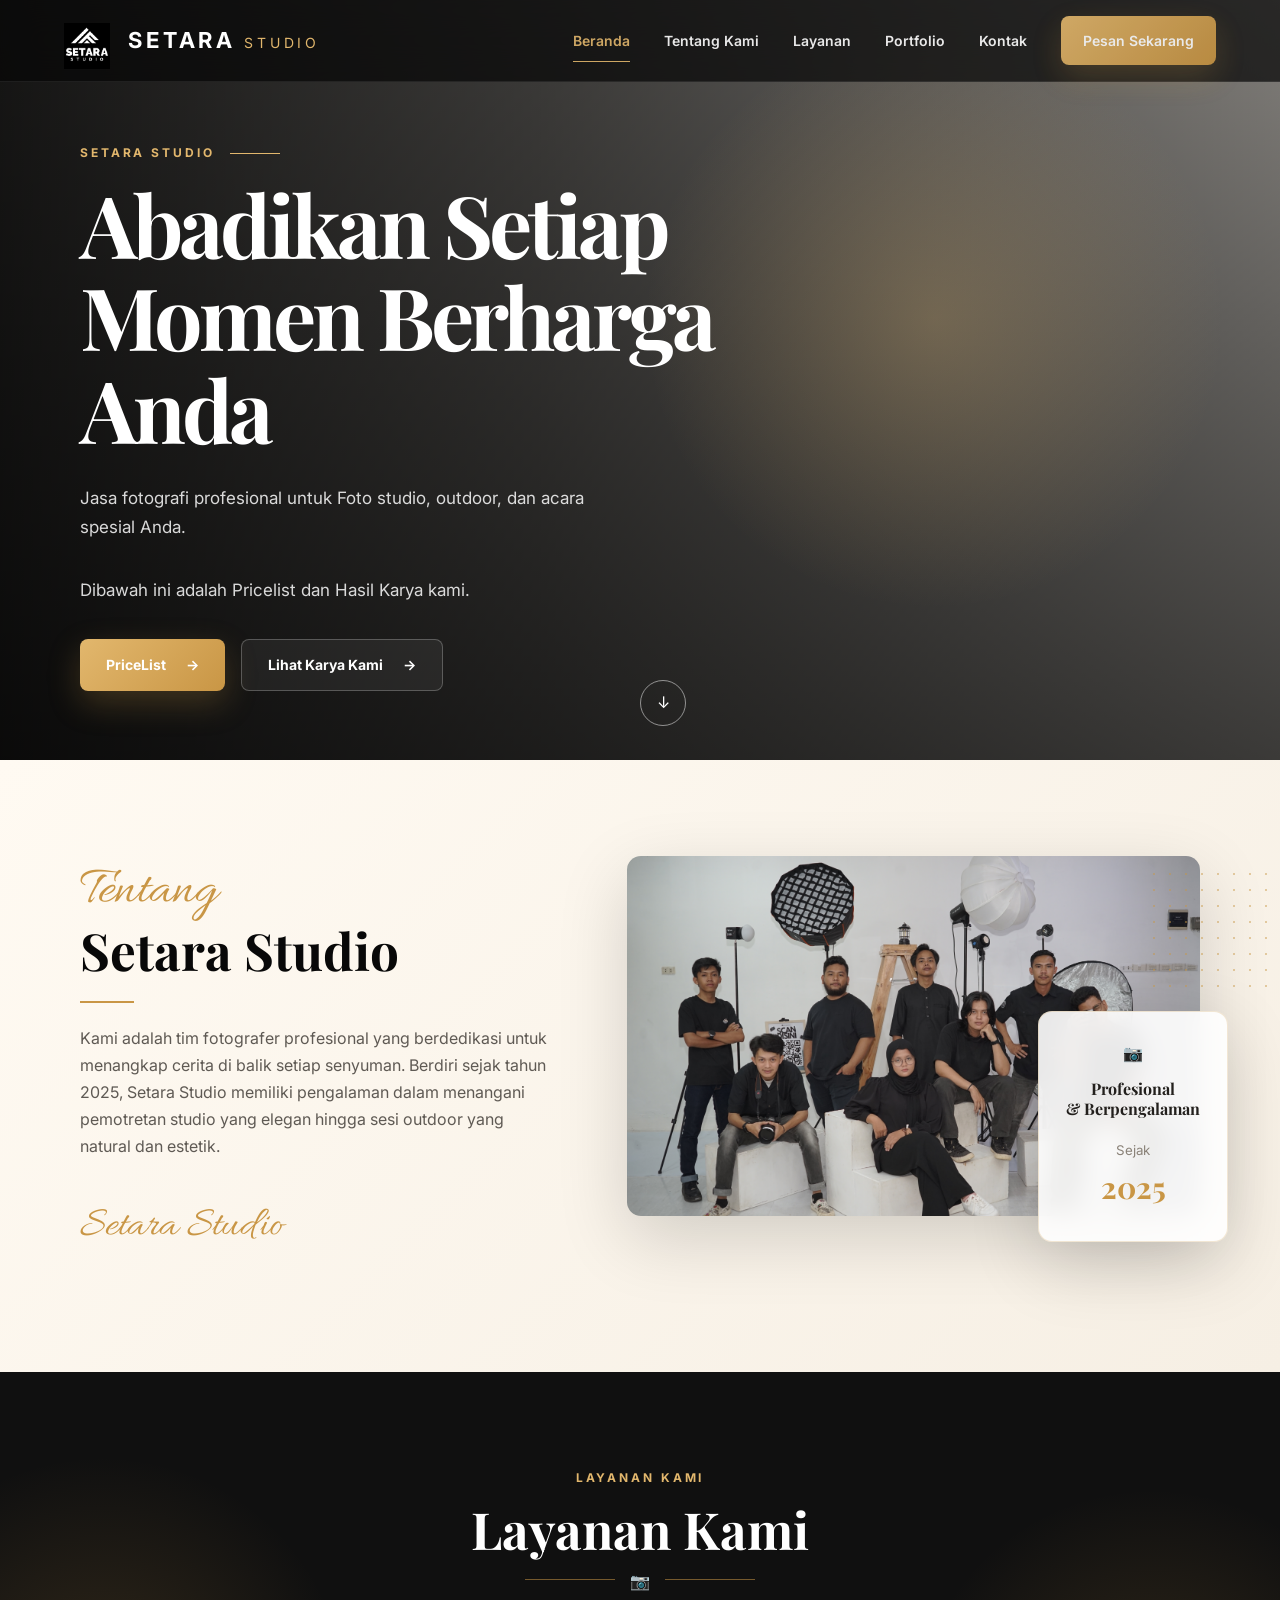
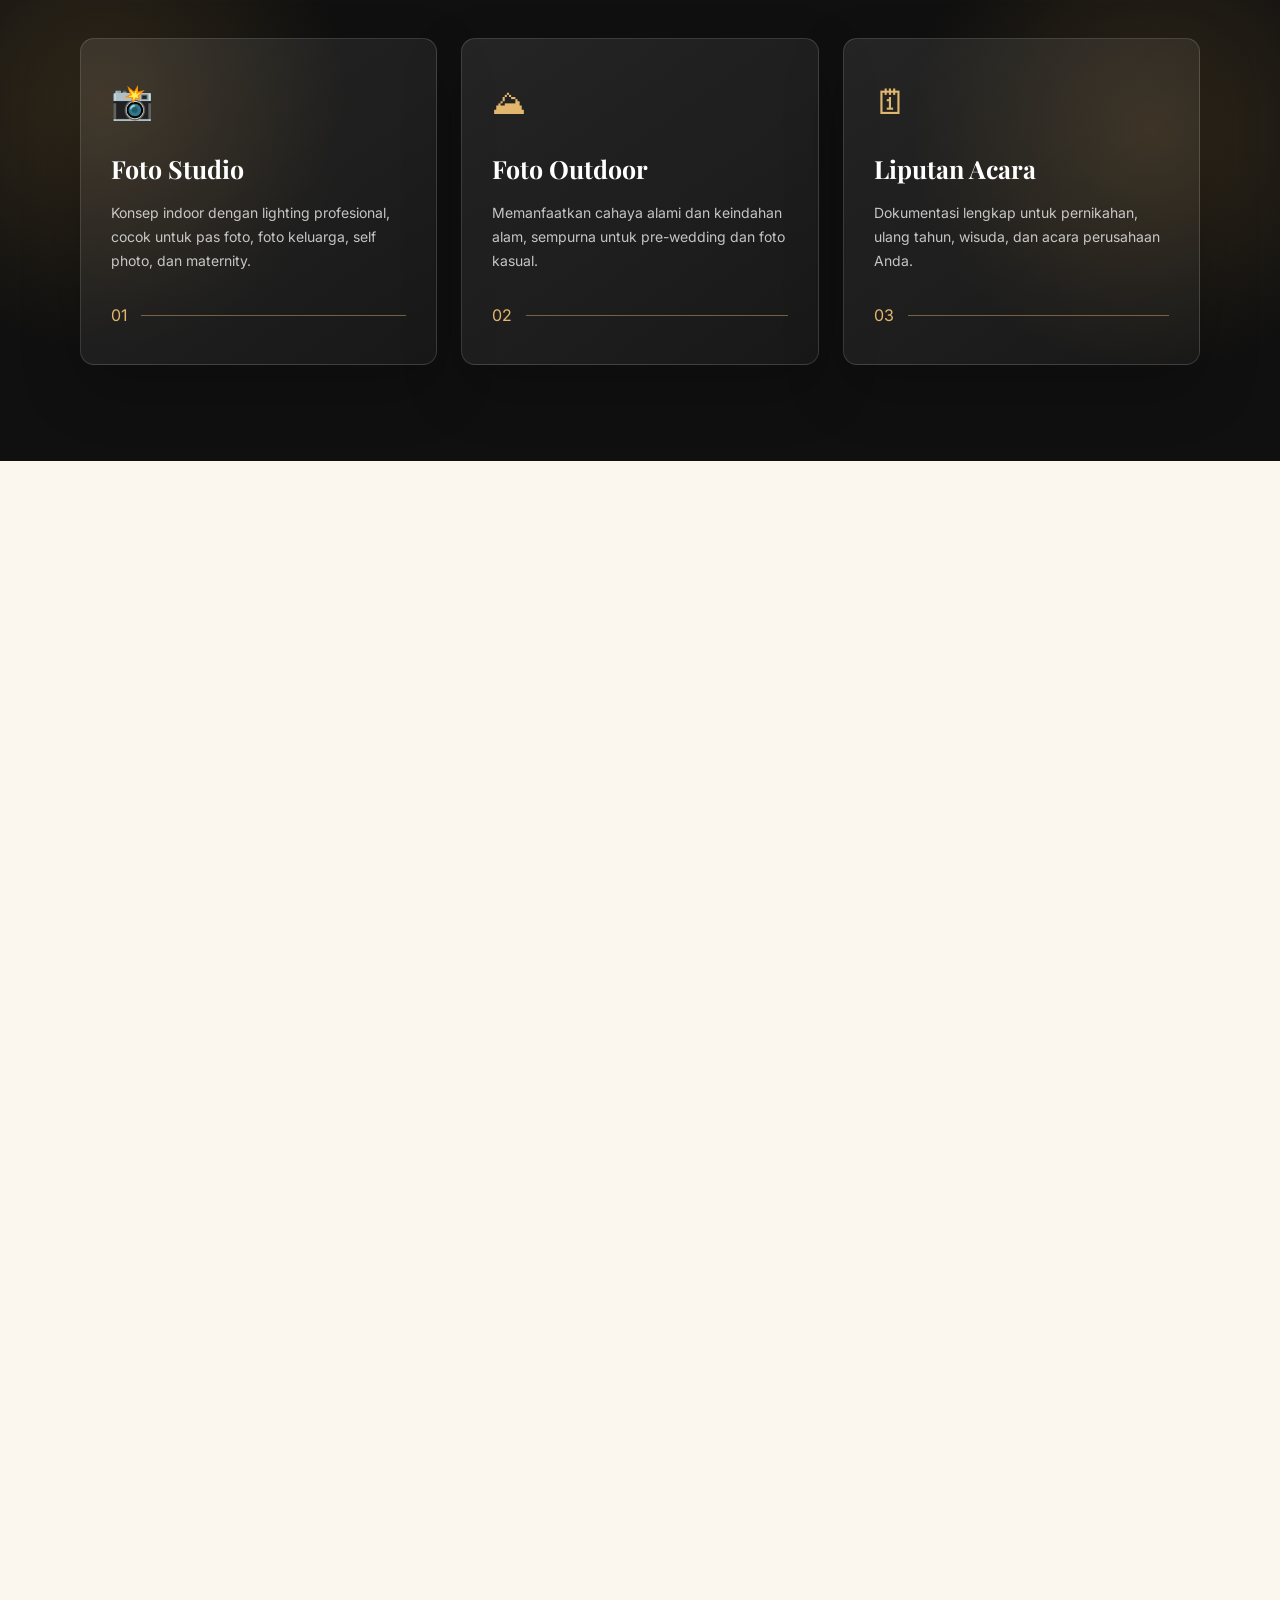
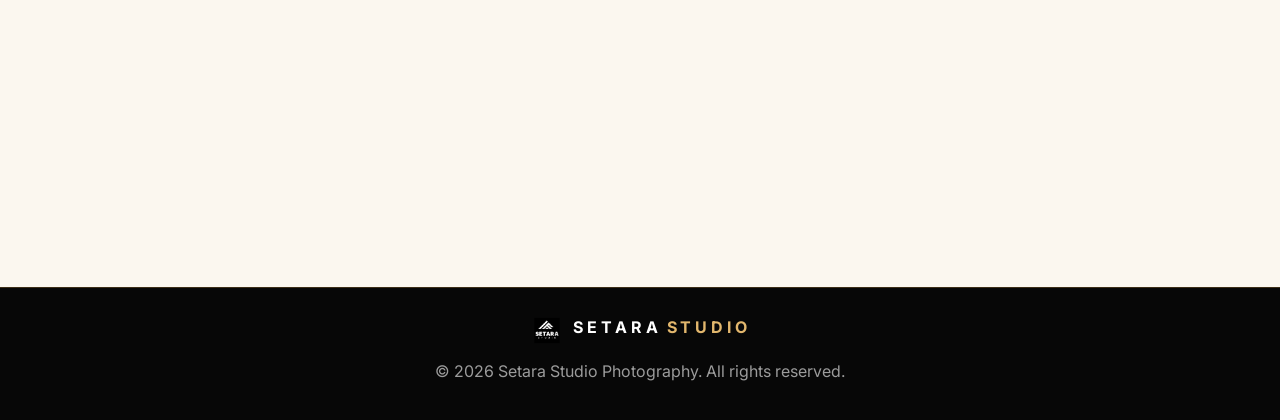
==== index.html @ db6d58b0 "first commit" ====
<!DOCTYPE html>
<html lang="id">
<head>
  <meta charset="UTF-8" />
  <meta name="viewport" content="width=device-width, initial-scale=1.0" />
  <title>Setara Studio | Photography Service</title>
  <link rel="preconnect" href="https://fonts.googleapis.com" />
  <link rel="preconnect" href="https://fonts.gstatic.com" crossorigin />
  <link href="https://fonts.googleapis.com/css2?family=Inter:wght@400;500;600;700&family=Playfair+Display:wght@600;700&family=Allura&display=swap" rel="stylesheet" />
  <link rel="stylesheet" href="style.css" />
</head>
<body>
  <header class="site-header" id="siteHeader">
    <a href="#home" class="brand" aria-label="Setara Studio home">
      <div class="brand-mark">
        <img src="images/Logo Setara Studio.jpg">
      </div>
      <div class="brand-text">
        <strong>SETARA</strong>
        <em>STUDIO</em>
      </div>
    </a>

    <button class="nav-toggle" id="navToggle" aria-label="Buka navigasi" aria-expanded="false">
      <span></span><span></span><span></span>
    </button>

    <nav class="main-nav" id="mainNav">
      <a href="#home" class="active">Beranda</a>
      <a href="#about">Tentang Kami</a>
      <a href="#services">Layanan</a>
      <a href="#portfolio">Portfolio</a>
      <a href="#contact">Kontak</a>
      <a href="#contact" class="nav-cta">Pesan Sekarang</a>
    </nav>
  </header>

  <main>
    <section class="hero" id="home">
      <div class="hero-overlay"></div>
      <div class="hero-content container reveal">
        <p class="eyebrow">Setara Studio</p>
        <h1>Abadikan Setiap<br />Momen Berharga Anda</h1>
        <p class="hero-subtitle">Jasa fotografi profesional untuk Foto studio, outdoor, dan acara spesial Anda.</p>
        <p class="hero-subtitle">Dibawah ini adalah Pricelist dan Hasil Karya kami.</p>
        <div class="hero-actions">
          <a href="PriceList.html" class="btn btn-primary">PriceList <span>→</span></a>
          <a href="Karya.html" class="btn btn-ghost">Lihat Karya Kami <span>→</span></a>
        </div>
      </div>
      <a href="#about" class="scroll-down" aria-label="Scroll ke Tentang Kami">↓</a>
    </section>

    <section class="about section-pad" id="about">
      <div class="container about-grid">
        <div class="about-copy reveal">
          <p class="script-label">Tentang</p>
          <h2>Setara Studio</h2>
          <div class="gold-line"></div>
          <p>Kami adalah tim fotografer profesional yang berdedikasi untuk menangkap cerita di balik setiap senyuman. Berdiri sejak tahun 2025, Setara Studio memiliki pengalaman dalam menangani pemotretan studio yang elegan hingga sesi outdoor yang natural dan estetik.</p>
          <p class="signature">Setara Studio</p>
        </div>

        <div class="about-visual reveal">
          <img src="images/DSC01577.JPG" alt="Studio fotografi profesional" />
          <div class="experience-card">
            <span class="camera-icon">📷</span>
            <strong>Profesional<br />& Berpengalaman</strong>
            <small>Sejak</small>
            <b>2025</b>
          </div>
          <div class="dot-pattern"></div>
        </div>
      </div>
    </section>

    <section class="services section-pad dark-section" id="services">
      <div class="container">
        <div class="section-heading reveal">
          <p class="eyebrow">Layanan Kami</p>
          <h2>Layanan Kami</h2>
          <div class="heading-rule"><span>📷</span></div>
        </div>

        <div class="service-grid">
          <article class="service-card reveal">
            <div class="service-icon">📸</div>
            <h3>Foto Studio</h3>
            <p>Konsep indoor dengan lighting profesional, cocok untuk pas foto, foto keluarga, self photo, dan maternity.</p>
            <div class="card-footer"><span>01</span><i></i></div>
          </article>

          <article class="service-card reveal">
            <div class="service-icon">⛰</div>
            <h3>Foto Outdoor</h3>
            <p>Memanfaatkan cahaya alami dan keindahan alam, sempurna untuk pre-wedding dan foto kasual.</p>
            <div class="card-footer"><span>02</span><i></i></div>
          </article>

          <article class="service-card reveal">
            <div class="service-icon">🗓</div>
            <h3>Liputan Acara</h3>
            <p>Dokumentasi lengkap untuk pernikahan, ulang tahun, wisuda, dan acara perusahaan Anda.</p>
            <div class="card-footer"><span>03</span><i></i></div>
          </article>
        </div>
      </div>
    </section>

    <section class="portfolio section-pad" id="portfolio">
      <div class="container">
        <div class="section-heading light reveal">
          <p class="eyebrow">Karya Kami</p>
          <h2>Karya Kami</h2>
          <div class="heading-rule"><span>📷</span></div>
        </div>

        <div class="gallery reveal">
          <figure><img src="images/DSC07442.jpg" alt="Foto shoot" /></figure>
          <figure><img src="images/DSC03940-2.jpg" alt="Self Foto" /></figure>
          <figure><img src="images/DSC02847.jpg" alt="Foto Family" /></figure>
          <figure><img src="images/DSC09072.jpg" alt="Detail pasangan berpegangan tangan" /></figure>
          <figure><img src="images/DSC08441.jpg" alt="Detail cincin dan bunga" /></figure>
          <figure><img src="images/DSC06273.jpg" alt="Fotografer profesional" /></figure>
        </div>
      </div>
    </section>

    <section class="contact" id="contact">
      <div class="container contact-panel reveal">
        <div class="contact-image">
          <img src="https://images.unsplash.com/photo-1510127034890-ba27508e9f1c?auto=format&fit=crop&w=1000&q=80" alt="Kamera profesional" />
        </div>
        <div class="contact-info">
          <p class="eyebrow">Hubungi Kami</p>
          <h2>Hubungi Kami</h2>
          <p>Mari diskusikan konsep foto impian Anda bersama kami.</p>
          <ul>
            <a href="https://www.google.com/maps/place/Setarastudio/@-2.1183951,106.1159178,20z/data=!4m9!1m2!2m1!1sJl.+RE+Martadinata+kampung+opas!3m5!1s0x2e22c10009b63bd3:0x68f9f60bba68464!8m2!3d-2.1183964!4d106.1165225!16s%2Fg%2F11xcj1tt8w?hl=id&entry=ttu&g_ep=EgoyMDI2MDUxMi4wIKXMDSoASAFQAw%3D%3D" class="btn btn-primary" target="_blank" rel="noreferrer">Alamat</a>
            <a href="https://wa.me/6285122110230" class="btn btn-primary" target="_blank" rel="noreferrer">WhatApps</a>
            <a href="https://www.tiktok.com/@setara.studio_" class="btn btn-primary" target="_blank" rel="noreferrer">Tiktok</a>
            <a href="https:https://www.instagram.com/_setarastudio" class="btn btn-primary" target="_blank" rel="noreferrer">Instagram</a>
          </ul>
        </div>
        <div class="contact-cta">
          <div class="cta-icon">📷</div>
          <p>Siap mengabadikan cerita terbaik Anda.</p>
          <a href="https://wa.me/6285122110230" class="btn btn-primary" target="_blank" rel="noreferrer">Hubungi Kami <span>→</span></a>
        </div>
      </div>
    </section>
  </main>

  <footer class="footer">
    <div class="footer-brand">
      <div class="brand-mark small">
        <img src="images/Logo Setara Studio.jpg">
      </div>
      <strong>SETARA<span>STUDIO</span></strong>
    </div>
    <p>© 2026 Setara Studio Photography. All rights reserved.</p>
  </footer>

  <script src="script.js"></script>
</body>
</html>
---- style.css ----
:root {
  --black: #080808;
  --charcoal: #111111;
  --dark: #171717;
  --cream: #f7f2ea;
  --white: #ffffff;
  --muted: #a9a5a0;
  --text: #23201d;
  --gold: #c99645;
  --gold-light: #e2b76d;
  --border: rgba(255, 255, 255, 0.14);
  --shadow: 0 22px 70px rgba(0, 0, 0, 0.16);
  --serif: 'Playfair Display', Georgia, serif;
  --sans: 'Inter', Arial, sans-serif;
  --script: 'Allura', cursive;
}

* {
  box-sizing: border-box;
  margin: 0;
  padding: 0;
}

html {
  scroll-behavior: smooth;
}

body {
  font-family: var(--sans);
  color: var(--text);
  background: var(--cream);
  line-height: 1.7;
}

img {
  display: block;
  width: 100%;
  height: 100%;
  object-fit: cover;
}

a {
  color: inherit;
  text-decoration: none;
}

.container {
  width: min(1120px, calc(100% - 48px));
  margin: 0 auto;
}

.section-pad {
  padding: 96px 0;
}

.site-header {
  position: fixed;
  inset: 0 0 auto 0;
  z-index: 50;
  display: flex;
  align-items: center;
  justify-content: space-between;
  height: 82px;
  padding: 0 clamp(24px, 5vw, 72px);
  background: rgba(7, 7, 7, 0.72);
  border-bottom: 1px solid rgba(255, 255, 255, 0.08);
  backdrop-filter: blur(18px);
  transition: 0.3s ease;
}

.site-header.scrolled {
  height: 72px;
  background: rgba(7, 7, 7, 0.93);
  box-shadow: 0 18px 45px rgba(0, 0, 0, 0.25);
}

.brand {
  display: flex;
  align-items: center;
  gap: 18px;
  color: var(--white);
  letter-spacing: 0.24em;
}

.brand-mark {
  position: relative;
  width: 46px;
  height: 34px;
  display: grid;
  place-items: center;
}

.brand-mark span {
  position: absolute;
  width: 32px;
  height: 5px;
  border-radius: 999px;
  background: linear-gradient(90deg, var(--gold-light), var(--gold));
  transform-origin: center;
}

.brand-mark span:nth-child(1) { transform: rotate(35deg) translateY(-8px); }
.brand-mark span:nth-child(2) { transform: rotate(-35deg) translateY(-8px); }
.brand-mark span:nth-child(3) { width: 42px; transform: translateY(12px); }
.brand-mark.small { width: 36px; height: 26px; transform: scale(0.7); }

.brand-text {
  display: flex;
  align-items: baseline;
  gap: 8px;
  font-size: 22px;
}

.brand-text em {
  color: var(--gold-light);
  font-size: 14px;
  font-style: normal;
}

.main-nav {
  display: flex;
  align-items: center;
  gap: 34px;
  color: var(--white);
  font-size: 14px;
  font-weight: 600;
}

.main-nav a {
  position: relative;
  opacity: 0.9;
  transition: 0.25s ease;
}

.main-nav a:not(.nav-cta)::after {
  content: '';
  position: absolute;
  left: 0;
  bottom: -10px;
  width: 0;
  height: 1px;
  background: var(--gold-light);
  transition: 0.25s ease;
}

.main-nav a:hover,
.main-nav a.active {
  color: var(--gold-light);
}

.main-nav a:hover::after,
.main-nav a.active::after {
  width: 100%;
}

.nav-cta,
.btn-primary {
  background: linear-gradient(135deg, var(--gold-light), var(--gold));
  color: var(--white) !important;
  border-radius: 8px;
  box-shadow: 0 12px 32px rgba(201, 150, 69, 0.25);
}

.nav-cta {
  padding: 13px 22px;
}

.nav-toggle {
  display: none;
  width: 42px;
  height: 42px;
  border: 1px solid var(--border);
  background: transparent;
  border-radius: 12px;
  cursor: pointer;
}

.nav-toggle span {
  display: block;
  width: 20px;
  height: 2px;
  margin: 5px auto;
  background: var(--white);
}

.hero {
  position: relative;
  min-height: 760px;
  display: flex;
  align-items: center;
  overflow: hidden;
  color: var(--white);
  background:
    linear-gradient(90deg, rgba(0,0,0,0.86) 0%, rgba(0,0,0,0.62) 42%, rgba(0,0,0,0.2) 100%),
    url('https://images.unsplash.com/photo-1516035069371-29a1b244cc32?auto=format&fit=crop&w=2200&q=90') center right / cover;
}

.hero-overlay {
  position: absolute;
  inset: 0;
  background: radial-gradient(circle at 73% 42%, rgba(226, 183, 109, 0.26), transparent 28%), linear-gradient(180deg, rgba(0,0,0,0.35), rgba(0,0,0,0.7));
}

.hero-content {
  position: relative;
  z-index: 2;
  padding-top: 74px;
}

.eyebrow {
  color: var(--gold-light);
  text-transform: uppercase;
  letter-spacing: 0.24em;
  font-size: 12px;
  font-weight: 700;
  margin-bottom: 14px;
}

.hero .eyebrow::after {
  content: '';
  display: inline-block;
  width: 50px;
  height: 1px;
  margin-left: 16px;
  vertical-align: middle;
  background: var(--gold-light);
}

.hero h1,
.about h2,
.section-heading h2,
.contact-info h2 {
  font-family: var(--serif);
  line-height: 1.08;
}

.hero h1 {
  max-width: 720px;
  font-size: clamp(48px, 8vw, 86px);
  letter-spacing: -0.045em;
  margin-bottom: 28px;
}

.hero-subtitle {
  max-width: 560px;
  color: rgba(255, 255, 255, 0.84);
  font-size: 17px;
  margin-bottom: 34px;
}

.hero-actions {
  display: flex;
  flex-wrap: wrap;
  gap: 16px;
}

.btn {
  display: inline-flex;
  align-items: center;
  justify-content: center;
  gap: 20px;
  min-height: 52px;
  padding: 0 26px;
  border-radius: 8px;
  font-size: 14px;
  font-weight: 700;
  transition: transform 0.25s ease, box-shadow 0.25s ease;
}

.btn:hover {
  transform: translateY(-3px);
}

.btn-ghost {
  border: 1px solid rgba(255,255,255,0.24);
  color: var(--white);
  background: rgba(255,255,255,0.06);
}

.scroll-down {
  position: absolute;
  left: 50%;
  bottom: 34px;
  z-index: 3;
  width: 46px;
  height: 46px;
  display: grid;
  place-items: center;
  color: var(--white);
  border: 1px solid rgba(255,255,255,0.5);
  border-radius: 50%;
  animation: bounce 1.8s infinite;
}

@keyframes bounce {
  0%, 100% { transform: translate(-50%, 0); }
  50% { transform: translate(-50%, -8px); }
}

.about {
  background: linear-gradient(135deg, #fffaf2 0%, #f6efe4 100%);
}

.about-grid {
  display: grid;
  grid-template-columns: 0.9fr 1.1fr;
  gap: 78px;
  align-items: center;
}

.script-label {
  font-family: var(--script);
  color: var(--gold);
  font-size: 54px;
  line-height: 0.8;
  margin-bottom: 10px;
}

.about h2,
.section-heading h2,
.contact-info h2 {
  font-size: clamp(36px, 4vw, 52px);
  color: var(--black);
}

.gold-line {
  width: 54px;
  height: 2px;
  background: var(--gold);
  margin: 22px 0;
}

.about-copy p:not(.script-label):not(.signature) {
  max-width: 520px;
  color: #5f5a54;
}

.signature {
  font-family: var(--script);
  color: var(--gold);
  font-size: 42px;
  margin-top: 30px;
}

.about-visual {
  position: relative;
  min-height: 420px;
}

.about-visual > img {
  height: 360px;
  border-radius: 14px;
  box-shadow: var(--shadow);
}

.experience-card {
  position: absolute;
  right: -28px;
  bottom: 34px;
  width: 190px;
  padding: 28px 22px;
  text-align: center;
  background: rgba(255,255,255,0.9);
  border: 1px solid rgba(201,150,69,0.22);
  border-radius: 14px;
  box-shadow: var(--shadow);
  backdrop-filter: blur(12px);
}

.experience-card strong {
  display: block;
  margin: 12px 0 20px;
  font-family: var(--serif);
  line-height: 1.25;
}

.experience-card small {
  display: block;
  color: #8a8278;
}

.experience-card b {
  display: block;
  color: var(--gold);
  font-size: 30px;
  font-family: var(--serif);
}

.dot-pattern {
  position: absolute;
  right: -76px;
  top: 10px;
  width: 130px;
  height: 130px;
  opacity: 0.45;
  background-image: radial-gradient(var(--gold) 1.4px, transparent 1.4px);
  background-size: 16px 16px;
}

.dark-section {
  position: relative;
  background: radial-gradient(circle at 8% 48%, rgba(201,150,69,0.18), transparent 20%), radial-gradient(circle at 90% 52%, rgba(201,150,69,0.18), transparent 20%), #101010;
  color: var(--white);
}

.section-heading {
  text-align: center;
  margin-bottom: 48px;
}

.dark-section .section-heading h2 {
  color: var(--white);
}

.section-heading.light h2 {
  color: var(--black);
}

.heading-rule {
  position: relative;
  width: 230px;
  height: 22px;
  margin: 10px auto 0;
  color: var(--gold);
}

.heading-rule::before,
.heading-rule::after {
  content: '';
  position: absolute;
  top: 50%;
  width: 90px;
  height: 1px;
  background: rgba(201,150,69,0.55);
}

.heading-rule::before { left: 0; }
.heading-rule::after { right: 0; }

.service-grid {
  display: grid;
  grid-template-columns: repeat(3, 1fr);
  gap: 24px;
}

.service-card {
  min-height: 245px;
  padding: 34px 30px;
  background: linear-gradient(145deg, rgba(255,255,255,0.09), rgba(255,255,255,0.035));
  border: 1px solid rgba(255,255,255,0.14);
  border-radius: 14px;
  box-shadow: 0 24px 60px rgba(0,0,0,0.22);
  transition: 0.3s ease;
}

.service-card:hover {
  transform: translateY(-8px);
  border-color: rgba(226,183,109,0.45);
}

.service-icon {
  color: var(--gold-light);
  font-size: 34px;
  margin-bottom: 18px;
}

.service-card h3 {
  font-family: var(--serif);
  font-size: 25px;
  margin-bottom: 10px;
}

.service-card p {
  color: rgba(255,255,255,0.74);
  font-size: 14px;
}

.card-footer {
  display: flex;
  align-items: center;
  gap: 14px;
  margin-top: 30px;
  color: var(--gold-light);
}

.card-footer i {
  flex: 1;
  height: 1px;
  background: rgba(226,183,109,0.45);
}

.portfolio {
  background: #fbf7ef;
}

.gallery {
  display: grid;
  grid-template-columns: repeat(3, 1fr);
  grid-auto-rows: 250px;
  gap: 14px;
}

.gallery figure {
  overflow: hidden;
  border-radius: 12px;
  box-shadow: 0 14px 36px rgba(0,0,0,0.1);
}

.gallery img {
  transition: transform 0.55s ease, filter 0.55s ease;
}

.gallery figure:hover img {
  transform: scale(1.08);
  filter: saturate(1.1) contrast(1.04);
}

.contact {
  padding: 0 0 32px;
  background: #fbf7ef;
}

.contact-panel {
  display: grid;
  grid-template-columns: 0.95fr 0.75fr 0.6fr;
  gap: 32px;
  align-items: center;
  padding: 28px;
  color: var(--white);
  background: linear-gradient(135deg, #0c0c0c, #151515);
  border: 1px solid rgba(201,150,69,0.18);
  box-shadow: var(--shadow);
}

.contact-image {
  height: 245px;
  overflow: hidden;
  border-radius: 12px;
}

.contact-info h2 {
  color: var(--white);
  margin-bottom: 12px;
}

.contact-info > p:not(.eyebrow) {
  color: rgba(255,255,255,0.72);
  margin-bottom: 20px;
}

.contact-info ul {
  list-style: none;
  display: grid;
  gap: 7px;
  color: rgba(255,255,255,0.82);
  font-size: 14px;
}

.contact-info span {
  color: var(--gold-light);
  margin-right: 8px;
}

.contact-cta {
  min-height: 210px;
  display: flex;
  flex-direction: column;
  justify-content: center;
  gap: 22px;
  padding-left: 36px;
  border-left: 1px solid rgba(255,255,255,0.18);
}

.cta-icon {
  width: 62px;
  height: 62px;
  display: grid;
  place-items: center;
  border-radius: 50%;
  background: rgba(201,150,69,0.15);
  color: var(--gold-light);
  font-size: 28px;
}

.contact-cta p {
  font-family: var(--serif);
  font-size: 24px;
  line-height: 1.35;
}

.footer {
  padding: 26px 20px 34px;
  text-align: center;
  color: rgba(255,255,255,0.6);
  background: #070707;
  border-top: 1px solid rgba(201,150,69,0.28);
}

.footer-brand {
  display: inline-flex;
  align-items: center;
  gap: 8px;
  color: var(--white);
  letter-spacing: 0.24em;
  margin-bottom: 10px;
}

.footer-brand span {
  color: var(--gold-light);
  margin-left: 5px;
}

.reveal {
  opacity: 0;
  transform: translateY(26px);
  transition: 0.75s ease;
}

.reveal.show {
  opacity: 1;
  transform: translateY(0);
}

@media (max-width: 980px) {
  .nav-toggle { display: block; }

  .main-nav {
    position: absolute;
    top: 82px;
    left: 24px;
    right: 24px;
    display: grid;
    gap: 18px;
    padding: 24px;
    background: rgba(10,10,10,0.97);
    border: 1px solid var(--border);
    border-radius: 16px;
    transform: translateY(-20px);
    opacity: 0;
    pointer-events: none;
    transition: 0.25s ease;
  }

  .main-nav.open {
    transform: translateY(0);
    opacity: 1;
    pointer-events: auto;
  }

  .hero { min-height: 680px; }
  .about-grid,
  .contact-panel { grid-template-columns: 1fr; }
  .service-grid { grid-template-columns: 1fr; }
  .contact-cta { border-left: 0; border-top: 1px solid rgba(255,255,255,0.18); padding-left: 0; padding-top: 28px; }
}

@media (max-width: 680px) {
  .container { width: min(100% - 32px, 1120px); }
  .site-header { padding: 0 18px; }
  .brand-text { font-size: 16px; }
  .brand-text em { font-size: 11px; }
  .section-pad { padding: 72px 0; }
  .hero h1 { font-size: 44px; }
  .gallery { grid-template-columns: 1fr; grid-auto-rows: 230px; }
  .experience-card { position: relative; right: auto; bottom: auto; margin: -42px 18px 0 auto; }
  .dot-pattern { display: none; }
  .contact-panel { padding: 18px; }
}

.back-to-index-btn {
    position: absolute;
    top: -10px;
    left: 10px; /* Di sebelah kiri, penyeimbang tombol tema */
    background-color: var(--bg-card);
    border: 1px solid var(--border-color);
    color: var(--text-primary);
    padding: 10px 16px;
    border-radius: 4px; /* Sudut tegas khas perangkat mekanis */
    text-decoration: none; /* Menghilangkan garis bawah link */
    font-family: 'JetBrains Mono', monospace;
    font-size: 0.75rem;
    font-weight: 500;
    letter-spacing: 1px;
    display: flex;
    align-items: center;
    gap: 8px;
    box-shadow: 0 4px 12px rgba(0,0,0,0.05);
}

.back-to-index-btn:hover {
    border-color: #ef4444; /* Efek merah menyala khas tombol shutter */
    color: #ef4444;
}
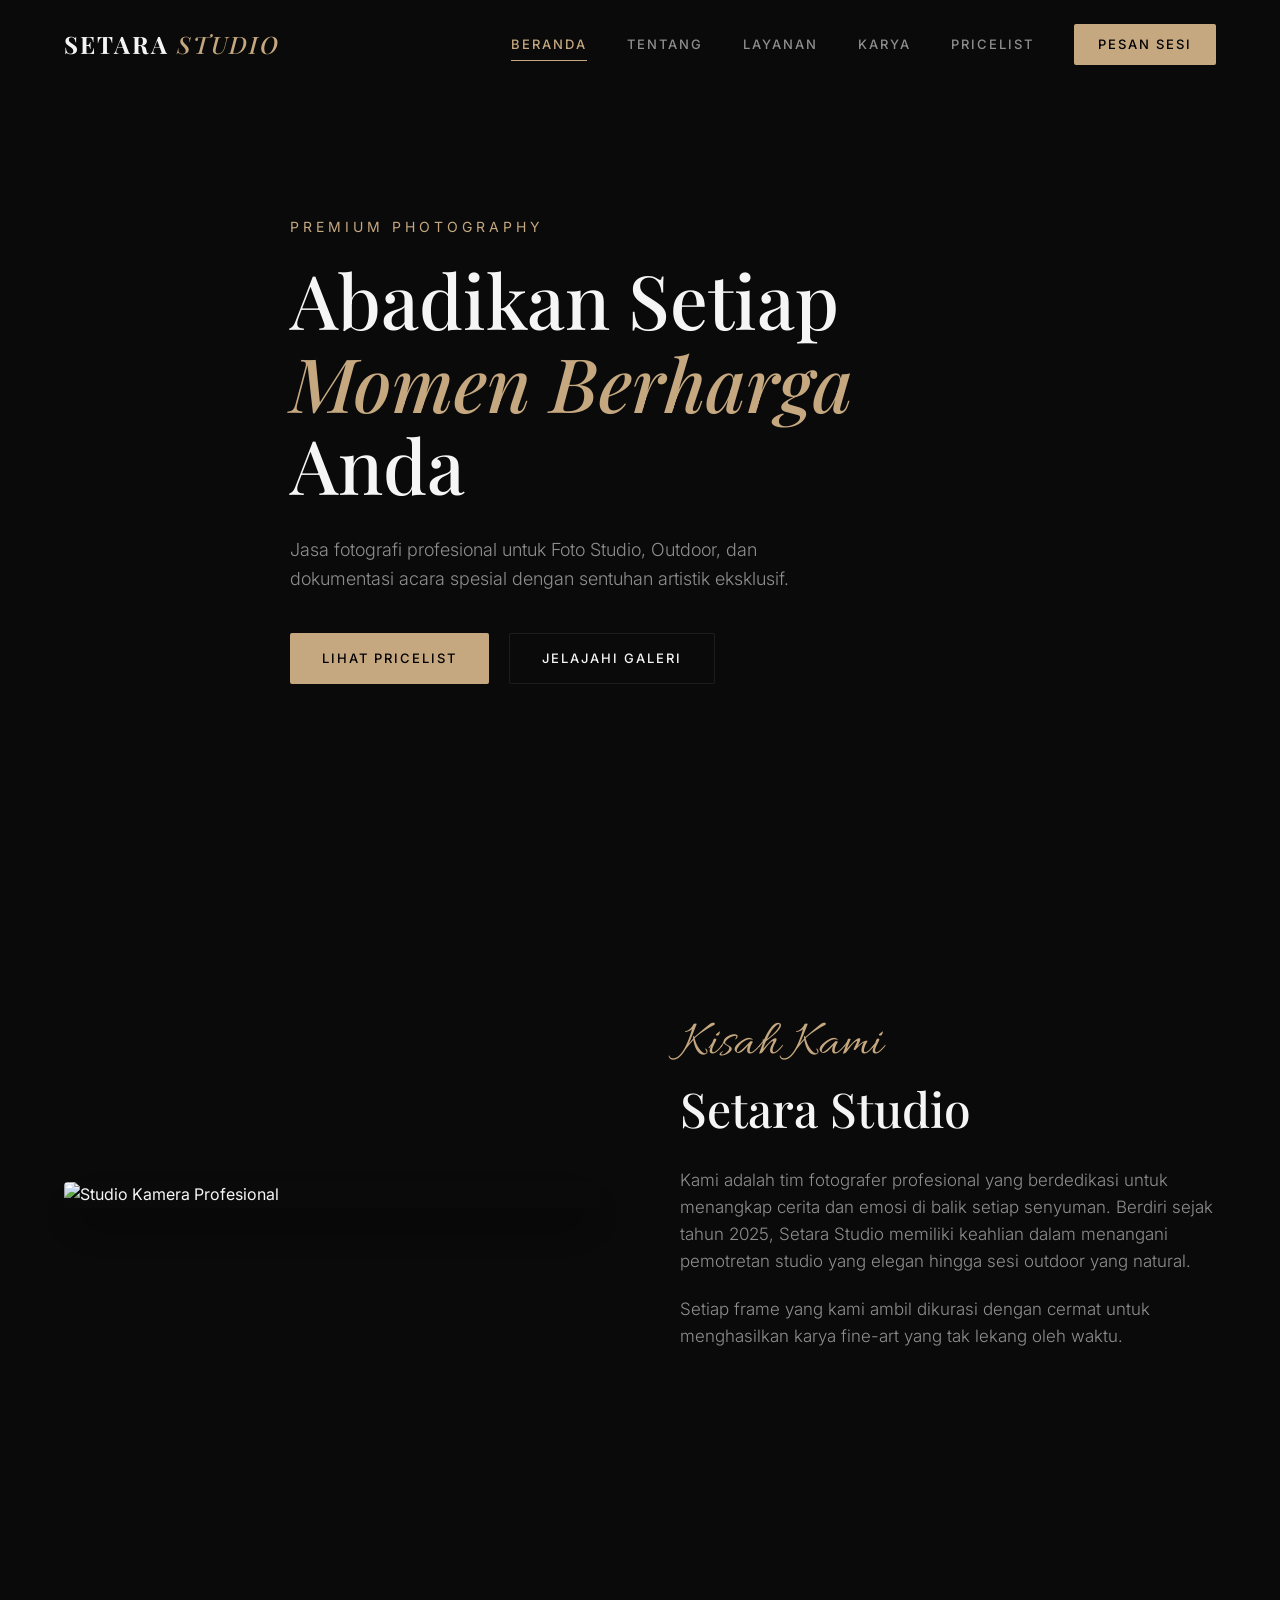
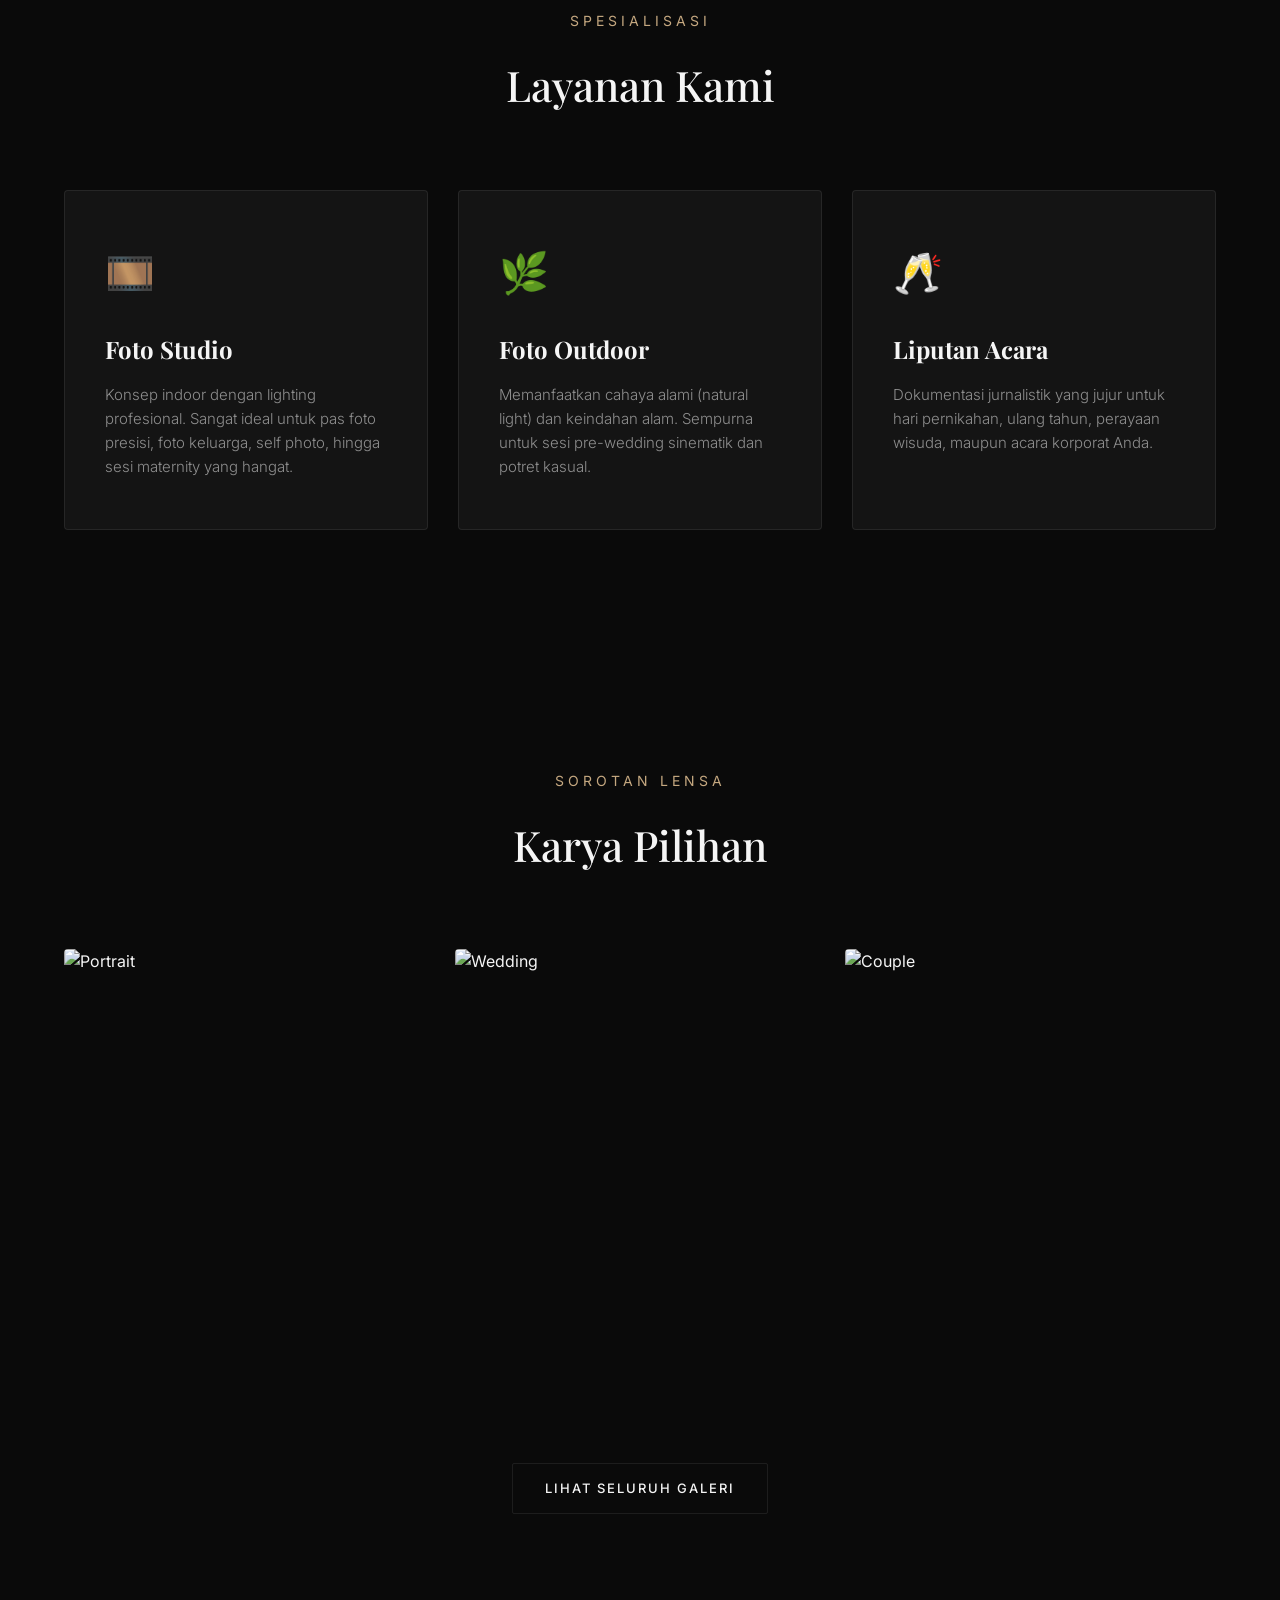
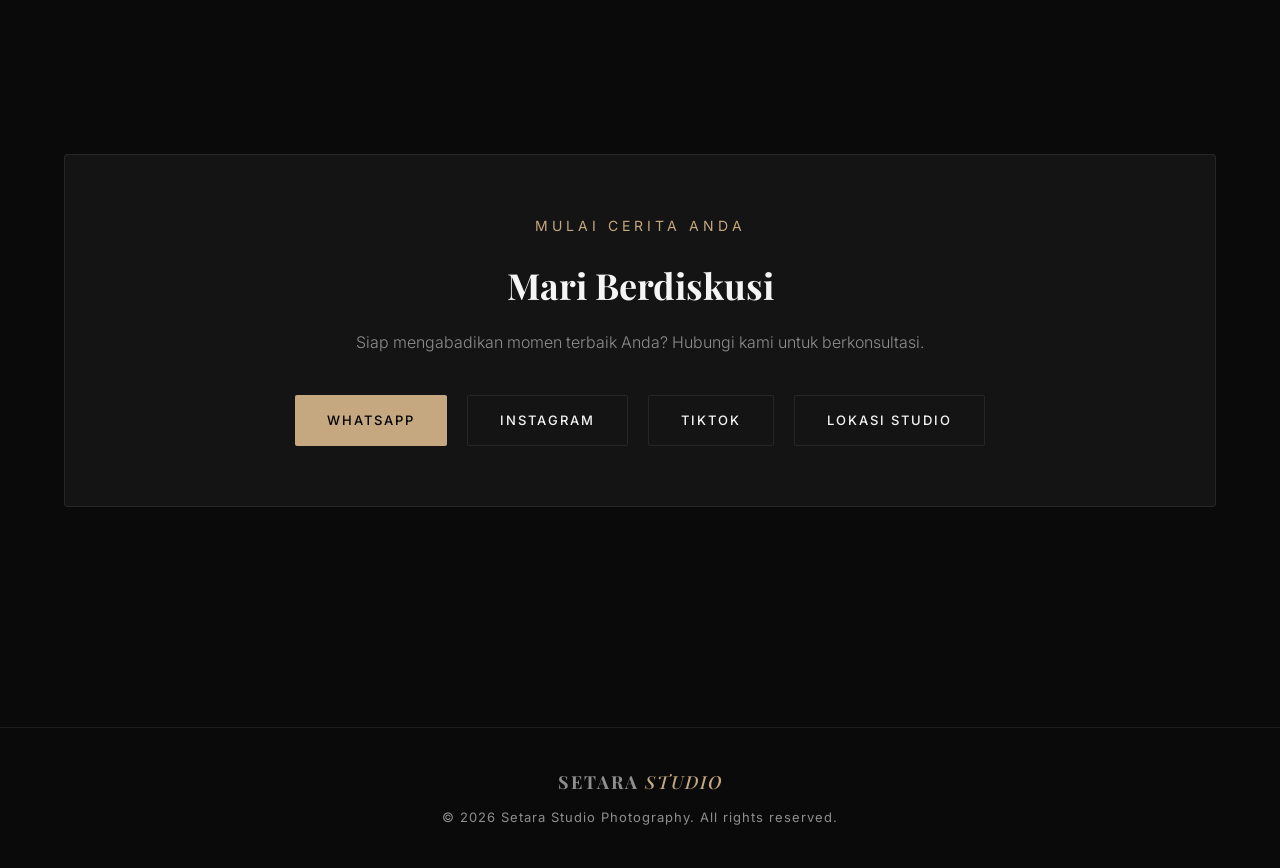
==== commit 8788096d: "update" ====
--- a/index.html
+++ b/index.html
@@ -3,35 +3,27 @@
 <head>
   <meta charset="UTF-8" />
   <meta name="viewport" content="width=device-width, initial-scale=1.0" />
-  <title>Setara Studio | Photography Service</title>
+  <title>Setara Studio | Premium Photography Service</title>
+  
   <link rel="preconnect" href="https://fonts.googleapis.com" />
   <link rel="preconnect" href="https://fonts.gstatic.com" crossorigin />
-  <link href="https://fonts.googleapis.com/css2?family=Inter:wght@400;500;600;700&family=Playfair+Display:wght@600;700&family=Allura&display=swap" rel="stylesheet" />
+  <link href="https://fonts.googleapis.com/css2?family=Inter:wght@300;400;500&family=Playfair+Display:ital,wght@0,500;0,700;1,500&family=Allura&display=swap" rel="stylesheet" />
+  
   <link rel="stylesheet" href="style.css" />
 </head>
 <body>
+
   <header class="site-header" id="siteHeader">
     <a href="#home" class="brand" aria-label="Setara Studio home">
-      <div class="brand-mark">
-        <img src="images/Logo Setara Studio.jpg">
-      </div>
-      <div class="brand-text">
-        <strong>SETARA</strong>
-        <em>STUDIO</em>
-      </div>
+      <div class="brand-text">SETARA <em>STUDIO</em></div>
     </a>
-
-    <button class="nav-toggle" id="navToggle" aria-label="Buka navigasi" aria-expanded="false">
-      <span></span><span></span><span></span>
-    </button>
-
     <nav class="main-nav" id="mainNav">
       <a href="#home" class="active">Beranda</a>
-      <a href="#about">Tentang Kami</a>
+      <a href="#about">Tentang</a>
       <a href="#services">Layanan</a>
-      <a href="#portfolio">Portfolio</a>
-      <a href="#contact">Kontak</a>
-      <a href="#contact" class="nav-cta">Pesan Sekarang</a>
+      <a href="#portfolio">Karya</a>
+      <a href="PriceList.html" class="nav-link">Pricelist</a>
+      <a href="#contact" class="btn btn-primary" style="padding: 10px 24px; color: black;">Pesan Sesi</a>
     </nav>
   </header>
 
@@ -39,128 +31,96 @@
     <section class="hero" id="home">
       <div class="hero-overlay"></div>
       <div class="hero-content container reveal">
-        <p class="eyebrow">Setara Studio</p>
-        <h1>Abadikan Setiap<br />Momen Berharga Anda</h1>
-        <p class="hero-subtitle">Jasa fotografi profesional untuk Foto studio, outdoor, dan acara spesial Anda.</p>
-        <p class="hero-subtitle">Dibawah ini adalah Pricelist dan Hasil Karya kami.</p>
+        <span class="eyebrow">Premium Photography</span>
+        <h1>Abadikan Setiap<br><i>Momen Berharga</i> Anda</h1>
+        <p class="hero-subtitle">Jasa fotografi profesional untuk Foto Studio, Outdoor, dan dokumentasi acara spesial dengan sentuhan artistik eksklusif.</p>
         <div class="hero-actions">
-          <a href="PriceList.html" class="btn btn-primary">PriceList <span>→</span></a>
-          <a href="Karya.html" class="btn btn-ghost">Lihat Karya Kami <span>→</span></a>
+          <a href="PriceList.html" class="btn btn-primary">Lihat Pricelist</a>
+          <a href="Karya.html" class="btn btn-ghost">Jelajahi Galeri</a>
         </div>
       </div>
-      <a href="#about" class="scroll-down" aria-label="Scroll ke Tentang Kami">↓</a>
     </section>
 
     <section class="about section-pad" id="about">
       <div class="container about-grid">
+        <div class="about-visual reveal">
+          <img src="https://images.unsplash.com/photo-1510127034890-ba27508e9f1c?auto=format&fit=crop&w=1000&q=80" alt="Studio Kamera Profesional" />
+        </div>
         <div class="about-copy reveal">
-          <p class="script-label">Tentang</p>
+          <span class="script-label">Kisah Kami</span>
           <h2>Setara Studio</h2>
-          <div class="gold-line"></div>
-          <p>Kami adalah tim fotografer profesional yang berdedikasi untuk menangkap cerita di balik setiap senyuman. Berdiri sejak tahun 2025, Setara Studio memiliki pengalaman dalam menangani pemotretan studio yang elegan hingga sesi outdoor yang natural dan estetik.</p>
-          <p class="signature">Setara Studio</p>
-        </div>
-
-        <div class="about-visual reveal">
-          <img src="images/DSC01577.JPG" alt="Studio fotografi profesional" />
-          <div class="experience-card">
-            <span class="camera-icon">📷</span>
-            <strong>Profesional<br />& Berpengalaman</strong>
-            <small>Sejak</small>
-            <b>2025</b>
-          </div>
-          <div class="dot-pattern"></div>
+          <p>Kami adalah tim fotografer profesional yang berdedikasi untuk menangkap cerita dan emosi di balik setiap senyuman. Berdiri sejak tahun 2025, Setara Studio memiliki keahlian dalam menangani pemotretan studio yang elegan hingga sesi outdoor yang natural.</p>
+          <p>Setiap frame yang kami ambil dikurasi dengan cermat untuk menghasilkan karya fine-art yang tak lekang oleh waktu.</p>
         </div>
       </div>
     </section>
 
-    <section class="services section-pad dark-section" id="services">
+    <section class="services section-pad" id="services">
       <div class="container">
         <div class="section-heading reveal">
-          <p class="eyebrow">Layanan Kami</p>
+          <span class="eyebrow">Spesialisasi</span>
           <h2>Layanan Kami</h2>
-          <div class="heading-rule"><span>📷</span></div>
         </div>
-
         <div class="service-grid">
-          <article class="service-card reveal">
-            <div class="service-icon">📸</div>
+          <div class="service-card reveal">
+            <div class="service-icon">🎞️</div>
             <h3>Foto Studio</h3>
-            <p>Konsep indoor dengan lighting profesional, cocok untuk pas foto, foto keluarga, self photo, dan maternity.</p>
-            <div class="card-footer"><span>01</span><i></i></div>
-          </article>
-
-          <article class="service-card reveal">
-            <div class="service-icon">⛰</div>
+            <p>Konsep indoor dengan lighting profesional. Sangat ideal untuk pas foto presisi, foto keluarga, self photo, hingga sesi maternity yang hangat.</p>
+          </div>
+          <div class="service-card reveal" style="transition-delay: 0.1s;">
+            <div class="service-icon">🌿</div>
             <h3>Foto Outdoor</h3>
-            <p>Memanfaatkan cahaya alami dan keindahan alam, sempurna untuk pre-wedding dan foto kasual.</p>
-            <div class="card-footer"><span>02</span><i></i></div>
-          </article>
-
-          <article class="service-card reveal">
-            <div class="service-icon">🗓</div>
+            <p>Memanfaatkan cahaya alami (natural light) dan keindahan alam. Sempurna untuk sesi pre-wedding sinematik dan potret kasual.</p>
+          </div>
+          <div class="service-card reveal" style="transition-delay: 0.2s;">
+            <div class="service-icon">🥂</div>
             <h3>Liputan Acara</h3>
-            <p>Dokumentasi lengkap untuk pernikahan, ulang tahun, wisuda, dan acara perusahaan Anda.</p>
-            <div class="card-footer"><span>03</span><i></i></div>
-          </article>
+            <p>Dokumentasi jurnalistik yang jujur untuk hari pernikahan, ulang tahun, perayaan wisuda, maupun acara korporat Anda.</p>
+          </div>
         </div>
       </div>
     </section>
 
     <section class="portfolio section-pad" id="portfolio">
       <div class="container">
-        <div class="section-heading light reveal">
-          <p class="eyebrow">Karya Kami</p>
-          <h2>Karya Kami</h2>
-          <div class="heading-rule"><span>📷</span></div>
+        <div class="section-heading reveal">
+          <span class="eyebrow">Sorotan Lensa</span>
+          <h2>Karya Pilihan</h2>
         </div>
-
         <div class="gallery reveal">
-          <figure><img src="images/DSC07442.jpg" alt="Foto shoot" /></figure>
-          <figure><img src="images/DSC03940-2.jpg" alt="Self Foto" /></figure>
-          <figure><img src="images/DSC02847.jpg" alt="Foto Family" /></figure>
-          <figure><img src="images/DSC09072.jpg" alt="Detail pasangan berpegangan tangan" /></figure>
-          <figure><img src="images/DSC08441.jpg" alt="Detail cincin dan bunga" /></figure>
-          <figure><img src="images/DSC06273.jpg" alt="Fotografer profesional" /></figure>
+          <figure><img src="https://images.unsplash.com/photo-1537368910025-700350fe46c7?auto=format&fit=crop&w=800&q=80" alt="Portrait" /></figure>
+          <figure><img src="https://images.unsplash.com/photo-1511285560929-80b456fea0bc?auto=format&fit=crop&w=800&q=80" alt="Wedding" /></figure>
+          <figure><img src="https://images.unsplash.com/photo-1515934751635-c81c6bc9a2d8?auto=format&fit=crop&w=800&q=80" alt="Couple" /></figure>
+        </div>
+        <div style="text-align: center; margin-top: 50px;" class="reveal">
+            <a href="Karya.html" class="btn btn-ghost">Lihat Seluruh Galeri</a>
         </div>
       </div>
     </section>
 
-    <section class="contact" id="contact">
-      <div class="container contact-panel reveal">
-        <div class="contact-image">
-          <img src="https://images.unsplash.com/photo-1510127034890-ba27508e9f1c?auto=format&fit=crop&w=1000&q=80" alt="Kamera profesional" />
-        </div>
-        <div class="contact-info">
-          <p class="eyebrow">Hubungi Kami</p>
-          <h2>Hubungi Kami</h2>
-          <p>Mari diskusikan konsep foto impian Anda bersama kami.</p>
-          <ul>
-            <a href="https://www.google.com/maps/place/Setarastudio/@-2.1183951,106.1159178,20z/data=!4m9!1m2!2m1!1sJl.+RE+Martadinata+kampung+opas!3m5!1s0x2e22c10009b63bd3:0x68f9f60bba68464!8m2!3d-2.1183964!4d106.1165225!16s%2Fg%2F11xcj1tt8w?hl=id&entry=ttu&g_ep=EgoyMDI2MDUxMi4wIKXMDSoASAFQAw%3D%3D" class="btn btn-primary" target="_blank" rel="noreferrer">Alamat</a>
-            <a href="https://wa.me/6285122110230" class="btn btn-primary" target="_blank" rel="noreferrer">WhatApps</a>
-            <a href="https://www.tiktok.com/@setara.studio_" class="btn btn-primary" target="_blank" rel="noreferrer">Tiktok</a>
-            <a href="https:https://www.instagram.com/_setarastudio" class="btn btn-primary" target="_blank" rel="noreferrer">Instagram</a>
-          </ul>
-        </div>
-        <div class="contact-cta">
-          <div class="cta-icon">📷</div>
-          <p>Siap mengabadikan cerita terbaik Anda.</p>
-          <a href="https://wa.me/6285122110230" class="btn btn-primary" target="_blank" rel="noreferrer">Hubungi Kami <span>→</span></a>
+    <section class="contact section-pad" id="contact">
+      <div class="container reveal">
+        <div class="contact-panel">
+          <span class="eyebrow">Mulai Cerita Anda</span>
+          <h2 style="font-family: var(--font-serif); font-size: 36px; margin-bottom: 15px;">Mari Berdiskusi</h2>
+          <p style="color: var(--text-muted); font-weight: 300;">Siap mengabadikan momen terbaik Anda? Hubungi kami untuk berkonsultasi.</p>
+          
+          <div class="contact-links">
+            <a href="https://wa.me/6285122110230" class="btn btn-primary" target="_blank">WhatsApp</a>
+            <a href="https://www.instagram.com/_setarastudio" class="btn btn-ghost" target="_blank">Instagram</a>
+            <a href="https://www.tiktok.com/@setara.studio_" class="btn btn-ghost" target="_blank">TikTok</a>
+            <a href="https://maps.app.goo.gl/ZbtC52mnFTDLBJQ69" class="btn btn-ghost" target="_blank">Lokasi Studio</a>
+          </div>
         </div>
       </div>
     </section>
   </main>
 
   <footer class="footer">
-    <div class="footer-brand">
-      <div class="brand-mark small">
-        <img src="images/Logo Setara Studio.jpg">
-      </div>
-      <strong>SETARA<span>STUDIO</span></strong>
-    </div>
+    <div class="brand-text" style="font-size: 18px; margin-bottom: 10px;">SETARA <em>STUDIO</em></div>
     <p>© 2026 Setara Studio Photography. All rights reserved.</p>
   </footer>
 
   <script src="script.js"></script>
 </body>
-</html>
+</html>
--- a/style.css
+++ b/style.css
@@ -1,693 +1,125 @@
+/* =========================================
+   CSS VARIABLES & RESET
+   ========================================= */
 :root {
-  --black: #080808;
-  --charcoal: #111111;
-  --dark: #171717;
-  --cream: #f7f2ea;
-  --white: #ffffff;
-  --muted: #a9a5a0;
-  --text: #23201d;
-  --gold: #c99645;
-  --gold-light: #e2b76d;
-  --border: rgba(255, 255, 255, 0.14);
-  --shadow: 0 22px 70px rgba(0, 0, 0, 0.16);
-  --serif: 'Playfair Display', Georgia, serif;
-  --sans: 'Inter', Arial, sans-serif;
-  --script: 'Allura', cursive;
+  --bg-dark: #0a0a0a;
+  --bg-card: #141414;
+  --accent-bronze: #c5a880;
+  --accent-light: #e2b76d;
+  --text-light: #f5f5f5;
+  --text-muted: #8e8e8e;
+  --border-color: rgba(255, 255, 255, 0.08);
+  --font-serif: 'Playfair Display', serif;
+  --font-sans: 'Inter', sans-serif;
+  --font-script: 'Allura', cursive;
 }
 
-* {
-  box-sizing: border-box;
-  margin: 0;
-  padding: 0;
+* { margin: 0; padding: 0; box-sizing: border-box; }
+html { scroll-behavior: smooth; }
+body { font-family: var(--font-sans); color: var(--text-light); background: var(--bg-dark); line-height: 1.6; overflow-x: hidden; }
+a { color: inherit; text-decoration: none; }
+img { width: 100%; height: auto; display: block; object-fit: cover; }
+
+.container { width: min(1200px, 90%); margin: 0 auto; }
+.section-pad { padding: 120px 0; }
+
+/* =========================================
+   HEADER & NAVIGATION
+   ========================================= */
+.site-header {
+  position: fixed; top: 0; left: 0; width: 100%; z-index: 100;
+  display: flex; align-items: center; justify-content: space-between;
+  height: 90px; padding: 0 5%;
+  background: transparent; transition: 0.4s ease;
+  border-bottom: 1px solid transparent;
+}
+.site-header.scrolled {
+  height: 75px; background: rgba(10, 10, 10, 0.85);
+  backdrop-filter: blur(15px); border-bottom: 1px solid var(--border-color);
 }
 
-html {
-  scroll-behavior: smooth;
+.brand-text { font-family: var(--font-serif); font-size: 24px; font-weight: 700; letter-spacing: 2px; }
+.brand-text em { color: var(--accent-bronze); font-style: italic; font-weight: 500; }
+
+.main-nav { display: flex; gap: 40px; align-items: center; font-size: 13px; font-weight: 500; letter-spacing: 2px; text-transform: uppercase; }
+.main-nav a { position: relative; color: var(--text-muted); transition: color 0.3s ease; }
+.main-nav a:hover, .main-nav a.active { color: var(--accent-bronze); }
+.main-nav a::after {
+  content: ''; position: absolute; bottom: -6px; left: 0; width: 0; height: 1px;
+  background: var(--accent-bronze); transition: width 0.3s ease;
 }
-
-body {
-  font-family: var(--sans);
-  color: var(--text);
-  background: var(--cream);
-  line-height: 1.7;
-}
-
-img {
-  display: block;
-  width: 100%;
-  height: 100%;
-  object-fit: cover;
-}
-
-a {
-  color: inherit;
-  text-decoration: none;
-}
-
-.container {
-  width: min(1120px, calc(100% - 48px));
-  margin: 0 auto;
-}
-
-.section-pad {
-  padding: 96px 0;
-}
-
-.site-header {
-  position: fixed;
-  inset: 0 0 auto 0;
-  z-index: 50;
-  display: flex;
-  align-items: center;
-  justify-content: space-between;
-  height: 82px;
-  padding: 0 clamp(24px, 5vw, 72px);
-  background: rgba(7, 7, 7, 0.72);
-  border-bottom: 1px solid rgba(255, 255, 255, 0.08);
-  backdrop-filter: blur(18px);
-  transition: 0.3s ease;
-}
-
-.site-header.scrolled {
-  height: 72px;
-  background: rgba(7, 7, 7, 0.93);
-  box-shadow: 0 18px 45px rgba(0, 0, 0, 0.25);
-}
-
-.brand {
-  display: flex;
-  align-items: center;
-  gap: 18px;
-  color: var(--white);
-  letter-spacing: 0.24em;
-}
-
-.brand-mark {
-  position: relative;
-  width: 46px;
-  height: 34px;
-  display: grid;
-  place-items: center;
-}
-
-.brand-mark span {
-  position: absolute;
-  width: 32px;
-  height: 5px;
-  border-radius: 999px;
-  background: linear-gradient(90deg, var(--gold-light), var(--gold));
-  transform-origin: center;
-}
-
-.brand-mark span:nth-child(1) { transform: rotate(35deg) translateY(-8px); }
-.brand-mark span:nth-child(2) { transform: rotate(-35deg) translateY(-8px); }
-.brand-mark span:nth-child(3) { width: 42px; transform: translateY(12px); }
-.brand-mark.small { width: 36px; height: 26px; transform: scale(0.7); }
-
-.brand-text {
-  display: flex;
-  align-items: baseline;
-  gap: 8px;
-  font-size: 22px;
-}
-
-.brand-text em {
-  color: var(--gold-light);
-  font-size: 14px;
-  font-style: normal;
-}
-
-.main-nav {
-  display: flex;
-  align-items: center;
-  gap: 34px;
-  color: var(--white);
-  font-size: 14px;
-  font-weight: 600;
-}
-
-.main-nav a {
-  position: relative;
-  opacity: 0.9;
-  transition: 0.25s ease;
-}
-
-.main-nav a:not(.nav-cta)::after {
-  content: '';
-  position: absolute;
-  left: 0;
-  bottom: -10px;
-  width: 0;
-  height: 1px;
-  background: var(--gold-light);
-  transition: 0.25s ease;
-}
-
-.main-nav a:hover,
-.main-nav a.active {
-  color: var(--gold-light);
-}
-
-.main-nav a:hover::after,
-.main-nav a.active::after {
-  width: 100%;
-}
-
-.nav-cta,
-.btn-primary {
-  background: linear-gradient(135deg, var(--gold-light), var(--gold));
-  color: var(--white) !important;
-  border-radius: 8px;
-  box-shadow: 0 12px 32px rgba(201, 150, 69, 0.25);
-}
-
-.nav-cta {
-  padding: 13px 22px;
-}
-
-.nav-toggle {
-  display: none;
-  width: 42px;
-  height: 42px;
-  border: 1px solid var(--border);
-  background: transparent;
-  border-radius: 12px;
-  cursor: pointer;
-}
-
-.nav-toggle span {
-  display: block;
-  width: 20px;
-  height: 2px;
-  margin: 5px auto;
-  background: var(--white);
-}
-
-.hero {
-  position: relative;
-  min-height: 760px;
-  display: flex;
-  align-items: center;
-  overflow: hidden;
-  color: var(--white);
-  background:
-    linear-gradient(90deg, rgba(0,0,0,0.86) 0%, rgba(0,0,0,0.62) 42%, rgba(0,0,0,0.2) 100%),
-    url('https://images.unsplash.com/photo-1516035069371-29a1b244cc32?auto=format&fit=crop&w=2200&q=90') center right / cover;
-}
-
-.hero-overlay {
-  position: absolute;
-  inset: 0;
-  background: radial-gradient(circle at 73% 42%, rgba(226, 183, 109, 0.26), transparent 28%), linear-gradient(180deg, rgba(0,0,0,0.35), rgba(0,0,0,0.7));
-}
-
-.hero-content {
-  position: relative;
-  z-index: 2;
-  padding-top: 74px;
-}
-
-.eyebrow {
-  color: var(--gold-light);
-  text-transform: uppercase;
-  letter-spacing: 0.24em;
-  font-size: 12px;
-  font-weight: 700;
-  margin-bottom: 14px;
-}
-
-.hero .eyebrow::after {
-  content: '';
-  display: inline-block;
-  width: 50px;
-  height: 1px;
-  margin-left: 16px;
-  vertical-align: middle;
-  background: var(--gold-light);
-}
-
-.hero h1,
-.about h2,
-.section-heading h2,
-.contact-info h2 {
-  font-family: var(--serif);
-  line-height: 1.08;
-}
-
-.hero h1 {
-  max-width: 720px;
-  font-size: clamp(48px, 8vw, 86px);
-  letter-spacing: -0.045em;
-  margin-bottom: 28px;
-}
-
-.hero-subtitle {
-  max-width: 560px;
-  color: rgba(255, 255, 255, 0.84);
-  font-size: 17px;
-  margin-bottom: 34px;
-}
-
-.hero-actions {
-  display: flex;
-  flex-wrap: wrap;
-  gap: 16px;
-}
+.main-nav a:hover::after, .main-nav a.active::after { width: 100%; }
 
 .btn {
-  display: inline-flex;
-  align-items: center;
-  justify-content: center;
-  gap: 20px;
-  min-height: 52px;
-  padding: 0 26px;
-  border-radius: 8px;
-  font-size: 14px;
-  font-weight: 700;
-  transition: transform 0.25s ease, box-shadow 0.25s ease;
+  padding: 14px 32px; font-size: 13px; font-weight: 500; letter-spacing: 2px;
+  text-transform: uppercase; border-radius: 2px; transition: all 0.3s ease; cursor: pointer; display: inline-flex; align-items: center; gap: 10px;
 }
+.btn-primary { background: var(--accent-bronze); color: #000 !important; }
+.btn-primary:hover { background: var(--accent-light); transform: translateY(-3px); }
+.btn-ghost { border: 1px solid var(--border-color); color: var(--text-light); }
+.btn-ghost:hover { border-color: var(--accent-bronze); color: var(--accent-bronze); }
 
-.btn:hover {
-  transform: translateY(-3px);
+/* =========================================
+   HERO SECTION
+   ========================================= */
+.hero {
+  position: relative; height: 100vh; min-height: 700px;
+  display: flex; align-items: center;
+  background: url('https://images.unsplash.com/photo-1516035069371-29a1b244cc32?auto=format&fit=crop&w=2200&q=80') center/cover;
 }
+.hero-overlay {
+  position: absolute; inset: 0;
+  background: linear-gradient(to right, rgba(10,10,10,0.95) 10%, rgba(10,10,10,0.4) 100%);
+}
+.hero-content { position: relative; z-index: 2; max-width: 700px; }
+.eyebrow { color: var(--accent-bronze); font-size: 14px; letter-spacing: 4px; text-transform: uppercase; margin-bottom: 20px; display: block; }
+.hero h1 { font-family: var(--font-serif); font-size: clamp(40px, 6vw, 75px); line-height: 1.1; margin-bottom: 30px; font-weight: 500; }
+.hero h1 i { color: var(--accent-bronze); font-style: italic; }
+.hero-subtitle { color: var(--text-muted); font-size: 18px; margin-bottom: 40px; font-weight: 300; max-width: 500px; }
+.hero-actions { display: flex; gap: 20px; }
 
-.btn-ghost {
-  border: 1px solid rgba(255,255,255,0.24);
-  color: var(--white);
-  background: rgba(255,255,255,0.06);
+/* =========================================
+   ABOUT SECTION
+   ========================================= */
+.about-grid { display: grid; grid-template-columns: 1fr 1fr; gap: 80px; align-items: center; }
+.about-copy h2 { font-family: var(--font-serif); font-size: 48px; margin-bottom: 20px; font-weight: 500; }
+.about-copy p { color: var(--text-muted); font-weight: 300; font-size: 17px; margin-bottom: 20px; }
+.script-label { font-family: var(--font-script); color: var(--accent-bronze); font-size: 50px; line-height: 1; }
+.about-visual { position: relative; }
+.about-visual img { border-radius: 4px; box-shadow: 0 20px 50px rgba(0,0,0,0.5); filter: grayscale(20%); transition: 0.5s ease; }
+.about-visual:hover img { filter: grayscale(0%); }
+
+/* =========================================
+   SERVICES & PORTFOLIO
+   ========================================= */
+.section-heading { text-align: center; margin-bottom: 70px; }
+.section-heading h2 { font-family: var(--font-serif); font-size: 42px; font-weight: 500; }
+
+.service-grid { display: grid; grid-template-columns: repeat(auto-fit, minmax(300px, 1fr)); gap: 30px; }
+.service-card {
+  background: var(--bg-card); padding: 50px 40px; border-radius: 4px;
+  border: 1px solid var(--border-color); transition: all 0.4s ease;
 }
+.service-card:hover { transform: translateY(-10px); border-color: var(--accent-bronze); box-shadow: 0 20px 40px rgba(0,0,0,0.4); }
+.service-icon { font-size: 40px; margin-bottom: 25px; }
+.service-card h3 { font-family: var(--font-serif); font-size: 24px; margin-bottom: 15px; }
+.service-card p { color: var(--text-muted); font-size: 15px; font-weight: 300; }
 
-.scroll-down {
-  position: absolute;
-  left: 50%;
-  bottom: 34px;
-  z-index: 3;
-  width: 46px;
-  height: 46px;
-  display: grid;
-  place-items: center;
-  color: var(--white);
-  border: 1px solid rgba(255,255,255,0.5);
-  border-radius: 50%;
-  animation: bounce 1.8s infinite;
-}
+.gallery { display: grid; grid-template-columns: repeat(3, 1fr); gap: 20px; }
+.gallery figure { overflow: hidden; border-radius: 4px; aspect-ratio: 4/5; cursor: pointer; position: relative; }
+.gallery img { transition: transform 0.8s cubic-bezier(0.25, 1, 0.5, 1); filter: grayscale(30%); }
+.gallery figure:hover img { transform: scale(1.05); filter: grayscale(0%); }
 
-@keyframes bounce {
-  0%, 100% { transform: translate(-50%, 0); }
-  50% { transform: translate(-50%, -8px); }
-}
+/* =========================================
+   CONTACT & FOOTER
+   ========================================= */
+.contact-panel { background: var(--bg-card); border: 1px solid var(--border-color); padding: 60px; border-radius: 4px; text-align: center; }
+.contact-links { display: flex; justify-content: center; gap: 20px; margin-top: 40px; flex-wrap: wrap; }
 
-.about {
-  background: linear-gradient(135deg, #fffaf2 0%, #f6efe4 100%);
-}
+.footer { text-align: center; padding: 40px; border-top: 1px solid var(--border-color); margin-top: 100px; color: var(--text-muted); font-size: 13px; letter-spacing: 1px; }
 
-.about-grid {
-  display: grid;
-  grid-template-columns: 0.9fr 1.1fr;
-  gap: 78px;
-  align-items: center;
-}
-
-.script-label {
-  font-family: var(--script);
-  color: var(--gold);
-  font-size: 54px;
-  line-height: 0.8;
-  margin-bottom: 10px;
-}
-
-.about h2,
-.section-heading h2,
-.contact-info h2 {
-  font-size: clamp(36px, 4vw, 52px);
-  color: var(--black);
-}
-
-.gold-line {
-  width: 54px;
-  height: 2px;
-  background: var(--gold);
-  margin: 22px 0;
-}
-
-.about-copy p:not(.script-label):not(.signature) {
-  max-width: 520px;
-  color: #5f5a54;
-}
-
-.signature {
-  font-family: var(--script);
-  color: var(--gold);
-  font-size: 42px;
-  margin-top: 30px;
-}
-
-.about-visual {
-  position: relative;
-  min-height: 420px;
-}
-
-.about-visual > img {
-  height: 360px;
-  border-radius: 14px;
-  box-shadow: var(--shadow);
-}
-
-.experience-card {
-  position: absolute;
-  right: -28px;
-  bottom: 34px;
-  width: 190px;
-  padding: 28px 22px;
-  text-align: center;
-  background: rgba(255,255,255,0.9);
-  border: 1px solid rgba(201,150,69,0.22);
-  border-radius: 14px;
-  box-shadow: var(--shadow);
-  backdrop-filter: blur(12px);
-}
-
-.experience-card strong {
-  display: block;
-  margin: 12px 0 20px;
-  font-family: var(--serif);
-  line-height: 1.25;
-}
-
-.experience-card small {
-  display: block;
-  color: #8a8278;
-}
-
-.experience-card b {
-  display: block;
-  color: var(--gold);
-  font-size: 30px;
-  font-family: var(--serif);
-}
-
-.dot-pattern {
-  position: absolute;
-  right: -76px;
-  top: 10px;
-  width: 130px;
-  height: 130px;
-  opacity: 0.45;
-  background-image: radial-gradient(var(--gold) 1.4px, transparent 1.4px);
-  background-size: 16px 16px;
-}
-
-.dark-section {
-  position: relative;
-  background: radial-gradient(circle at 8% 48%, rgba(201,150,69,0.18), transparent 20%), radial-gradient(circle at 90% 52%, rgba(201,150,69,0.18), transparent 20%), #101010;
-  color: var(--white);
-}
-
-.section-heading {
-  text-align: center;
-  margin-bottom: 48px;
-}
-
-.dark-section .section-heading h2 {
-  color: var(--white);
-}
-
-.section-heading.light h2 {
-  color: var(--black);
-}
-
-.heading-rule {
-  position: relative;
-  width: 230px;
-  height: 22px;
-  margin: 10px auto 0;
-  color: var(--gold);
-}
-
-.heading-rule::before,
-.heading-rule::after {
-  content: '';
-  position: absolute;
-  top: 50%;
-  width: 90px;
-  height: 1px;
-  background: rgba(201,150,69,0.55);
-}
-
-.heading-rule::before { left: 0; }
-.heading-rule::after { right: 0; }
-
-.service-grid {
-  display: grid;
-  grid-template-columns: repeat(3, 1fr);
-  gap: 24px;
-}
-
-.service-card {
-  min-height: 245px;
-  padding: 34px 30px;
-  background: linear-gradient(145deg, rgba(255,255,255,0.09), rgba(255,255,255,0.035));
-  border: 1px solid rgba(255,255,255,0.14);
-  border-radius: 14px;
-  box-shadow: 0 24px 60px rgba(0,0,0,0.22);
-  transition: 0.3s ease;
-}
-
-.service-card:hover {
-  transform: translateY(-8px);
-  border-color: rgba(226,183,109,0.45);
-}
-
-.service-icon {
-  color: var(--gold-light);
-  font-size: 34px;
-  margin-bottom: 18px;
-}
-
-.service-card h3 {
-  font-family: var(--serif);
-  font-size: 25px;
-  margin-bottom: 10px;
-}
-
-.service-card p {
-  color: rgba(255,255,255,0.74);
-  font-size: 14px;
-}
-
-.card-footer {
-  display: flex;
-  align-items: center;
-  gap: 14px;
-  margin-top: 30px;
-  color: var(--gold-light);
-}
-
-.card-footer i {
-  flex: 1;
-  height: 1px;
-  background: rgba(226,183,109,0.45);
-}
-
-.portfolio {
-  background: #fbf7ef;
-}
-
-.gallery {
-  display: grid;
-  grid-template-columns: repeat(3, 1fr);
-  grid-auto-rows: 250px;
-  gap: 14px;
-}
-
-.gallery figure {
-  overflow: hidden;
-  border-radius: 12px;
-  box-shadow: 0 14px 36px rgba(0,0,0,0.1);
-}
-
-.gallery img {
-  transition: transform 0.55s ease, filter 0.55s ease;
-}
-
-.gallery figure:hover img {
-  transform: scale(1.08);
-  filter: saturate(1.1) contrast(1.04);
-}
-
-.contact {
-  padding: 0 0 32px;
-  background: #fbf7ef;
-}
-
-.contact-panel {
-  display: grid;
-  grid-template-columns: 0.95fr 0.75fr 0.6fr;
-  gap: 32px;
-  align-items: center;
-  padding: 28px;
-  color: var(--white);
-  background: linear-gradient(135deg, #0c0c0c, #151515);
-  border: 1px solid rgba(201,150,69,0.18);
-  box-shadow: var(--shadow);
-}
-
-.contact-image {
-  height: 245px;
-  overflow: hidden;
-  border-radius: 12px;
-}
-
-.contact-info h2 {
-  color: var(--white);
-  margin-bottom: 12px;
-}
-
-.contact-info > p:not(.eyebrow) {
-  color: rgba(255,255,255,0.72);
-  margin-bottom: 20px;
-}
-
-.contact-info ul {
-  list-style: none;
-  display: grid;
-  gap: 7px;
-  color: rgba(255,255,255,0.82);
-  font-size: 14px;
-}
-
-.contact-info span {
-  color: var(--gold-light);
-  margin-right: 8px;
-}
-
-.contact-cta {
-  min-height: 210px;
-  display: flex;
-  flex-direction: column;
-  justify-content: center;
-  gap: 22px;
-  padding-left: 36px;
-  border-left: 1px solid rgba(255,255,255,0.18);
-}
-
-.cta-icon {
-  width: 62px;
-  height: 62px;
-  display: grid;
-  place-items: center;
-  border-radius: 50%;
-  background: rgba(201,150,69,0.15);
-  color: var(--gold-light);
-  font-size: 28px;
-}
-
-.contact-cta p {
-  font-family: var(--serif);
-  font-size: 24px;
-  line-height: 1.35;
-}
-
-.footer {
-  padding: 26px 20px 34px;
-  text-align: center;
-  color: rgba(255,255,255,0.6);
-  background: #070707;
-  border-top: 1px solid rgba(201,150,69,0.28);
-}
-
-.footer-brand {
-  display: inline-flex;
-  align-items: center;
-  gap: 8px;
-  color: var(--white);
-  letter-spacing: 0.24em;
-  margin-bottom: 10px;
-}
-
-.footer-brand span {
-  color: var(--gold-light);
-  margin-left: 5px;
-}
-
-.reveal {
-  opacity: 0;
-  transform: translateY(26px);
-  transition: 0.75s ease;
-}
-
-.reveal.show {
-  opacity: 1;
-  transform: translateY(0);
-}
-
-@media (max-width: 980px) {
-  .nav-toggle { display: block; }
-
-  .main-nav {
-    position: absolute;
-    top: 82px;
-    left: 24px;
-    right: 24px;
-    display: grid;
-    gap: 18px;
-    padding: 24px;
-    background: rgba(10,10,10,0.97);
-    border: 1px solid var(--border);
-    border-radius: 16px;
-    transform: translateY(-20px);
-    opacity: 0;
-    pointer-events: none;
-    transition: 0.25s ease;
-  }
-
-  .main-nav.open {
-    transform: translateY(0);
-    opacity: 1;
-    pointer-events: auto;
-  }
-
-  .hero { min-height: 680px; }
-  .about-grid,
-  .contact-panel { grid-template-columns: 1fr; }
-  .service-grid { grid-template-columns: 1fr; }
-  .contact-cta { border-left: 0; border-top: 1px solid rgba(255,255,255,0.18); padding-left: 0; padding-top: 28px; }
-}
-
-@media (max-width: 680px) {
-  .container { width: min(100% - 32px, 1120px); }
-  .site-header { padding: 0 18px; }
-  .brand-text { font-size: 16px; }
-  .brand-text em { font-size: 11px; }
-  .section-pad { padding: 72px 0; }
-  .hero h1 { font-size: 44px; }
-  .gallery { grid-template-columns: 1fr; grid-auto-rows: 230px; }
-  .experience-card { position: relative; right: auto; bottom: auto; margin: -42px 18px 0 auto; }
-  .dot-pattern { display: none; }
-  .contact-panel { padding: 18px; }
-}
-
-.back-to-index-btn {
-    position: absolute;
-    top: -10px;
-    left: 10px; /* Di sebelah kiri, penyeimbang tombol tema */
-    background-color: var(--bg-card);
-    border: 1px solid var(--border-color);
-    color: var(--text-primary);
-    padding: 10px 16px;
-    border-radius: 4px; /* Sudut tegas khas perangkat mekanis */
-    text-decoration: none; /* Menghilangkan garis bawah link */
-    font-family: 'JetBrains Mono', monospace;
-    font-size: 0.75rem;
-    font-weight: 500;
-    letter-spacing: 1px;
-    display: flex;
-    align-items: center;
-    gap: 8px;
-    box-shadow: 0 4px 12px rgba(0,0,0,0.05);
-}
-
-.back-to-index-btn:hover {
-    border-color: #ef4444; /* Efek merah menyala khas tombol shutter */
-    color: #ef4444;
-}+/* =========================================
+   ANIMATIONS (REVEAL)
+   ========================================= */
+.reveal { opacity: 0; transform: translateY(40px); transition: all 1s cubic-bezier(0.25, 1, 0.5, 1); }
+.reveal.show { opacity: 1; transform: translateY(0); }
